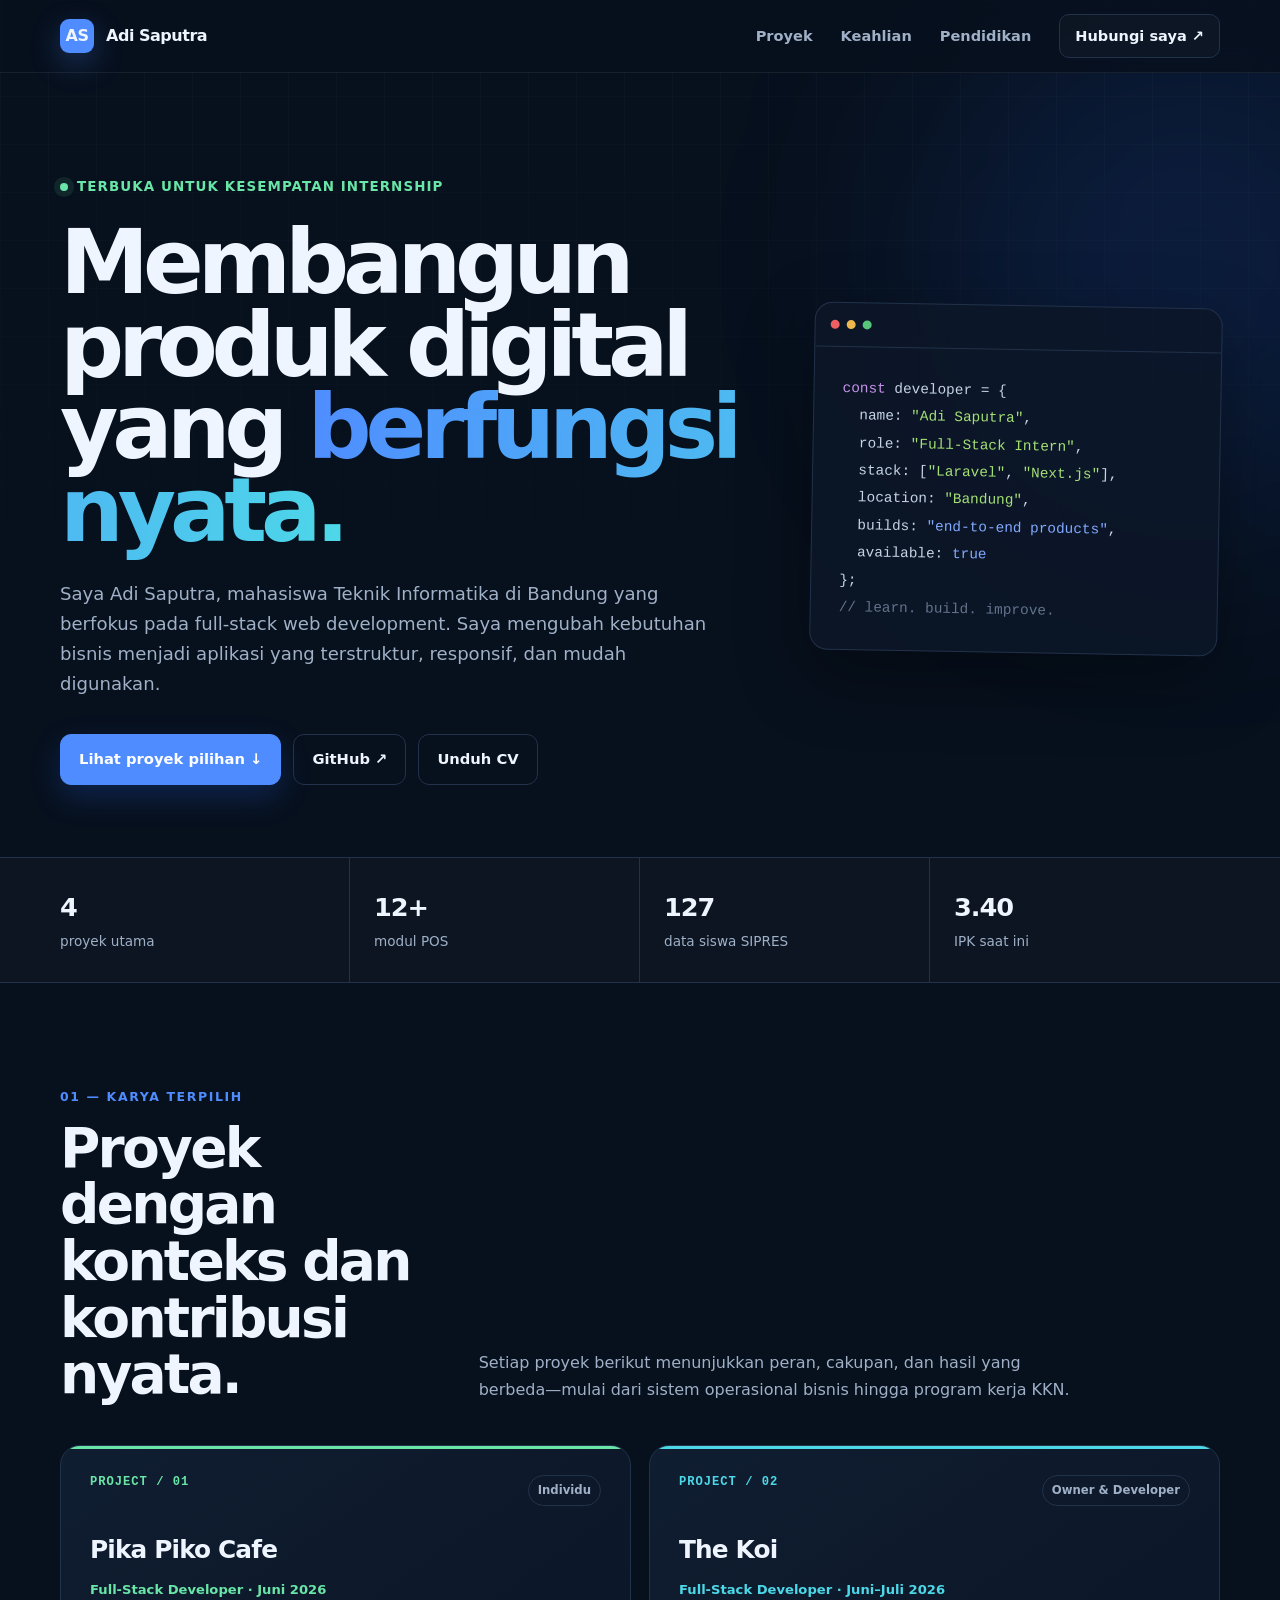
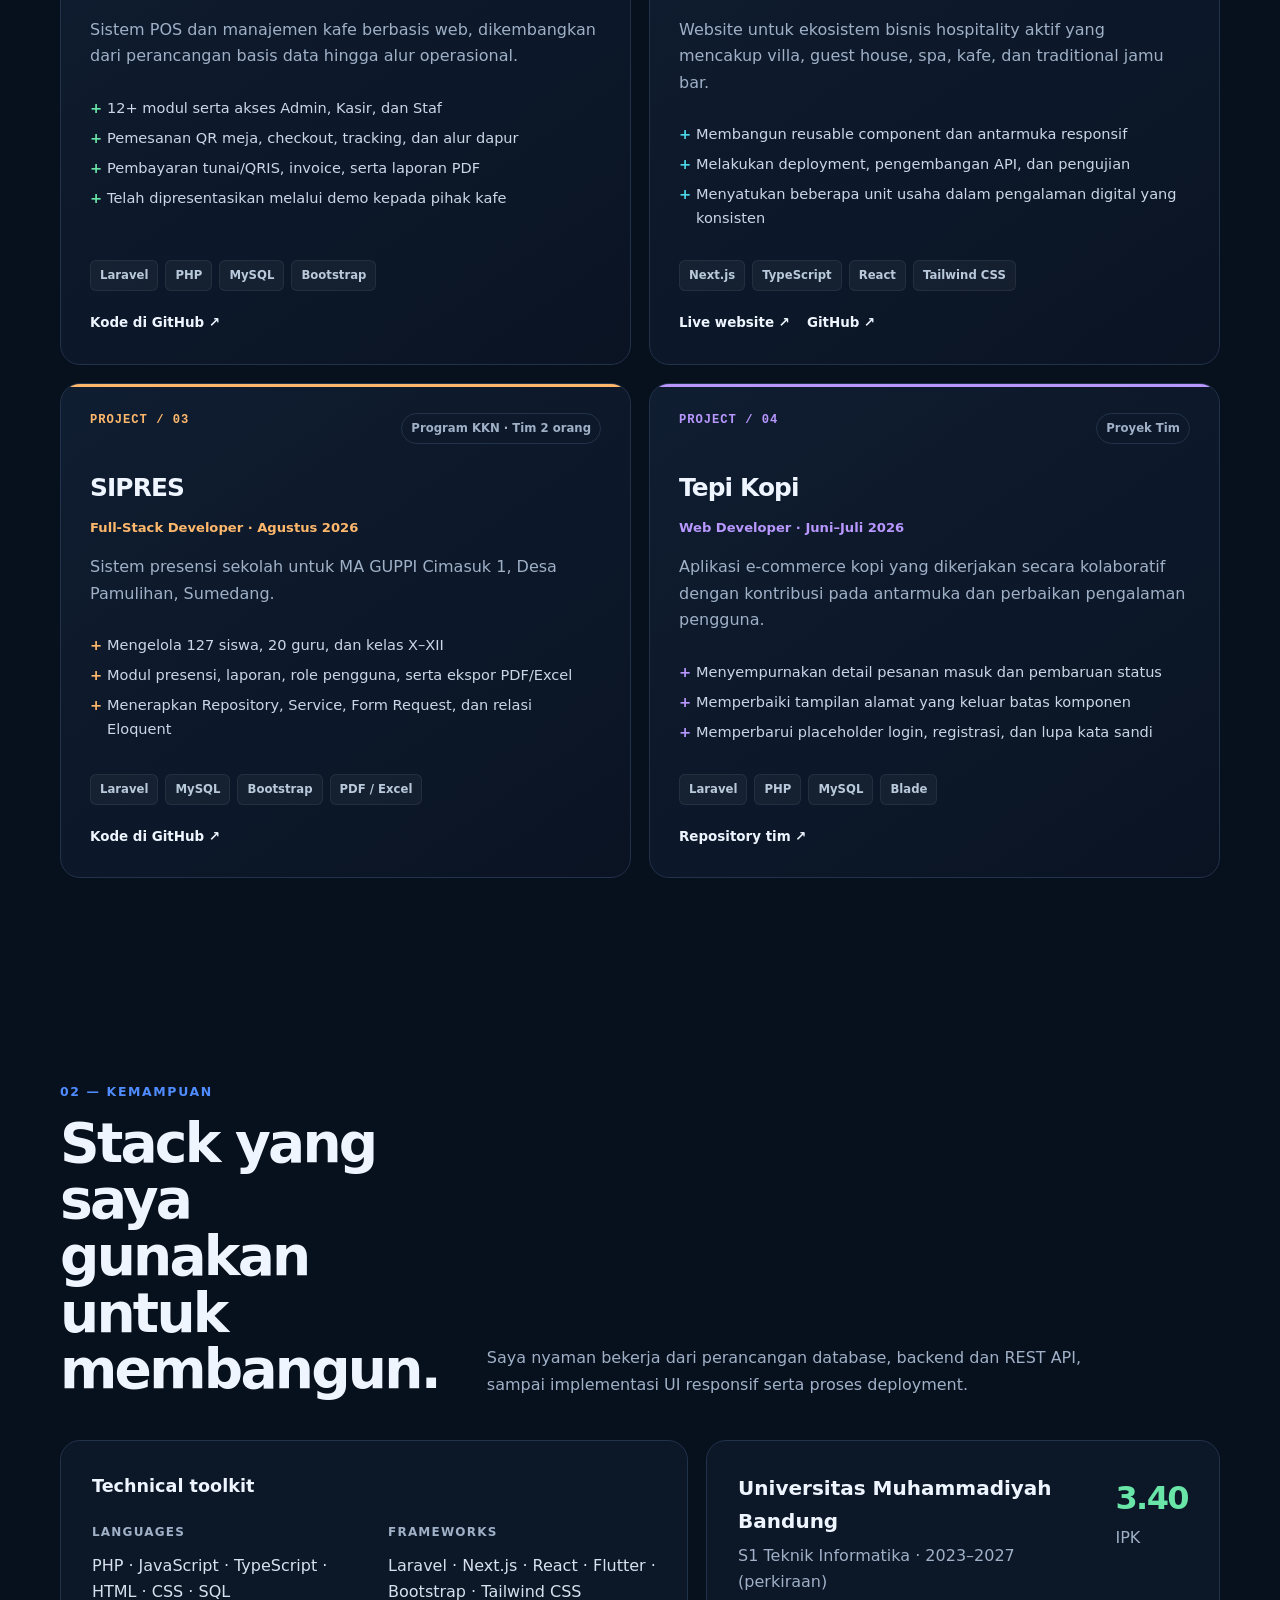
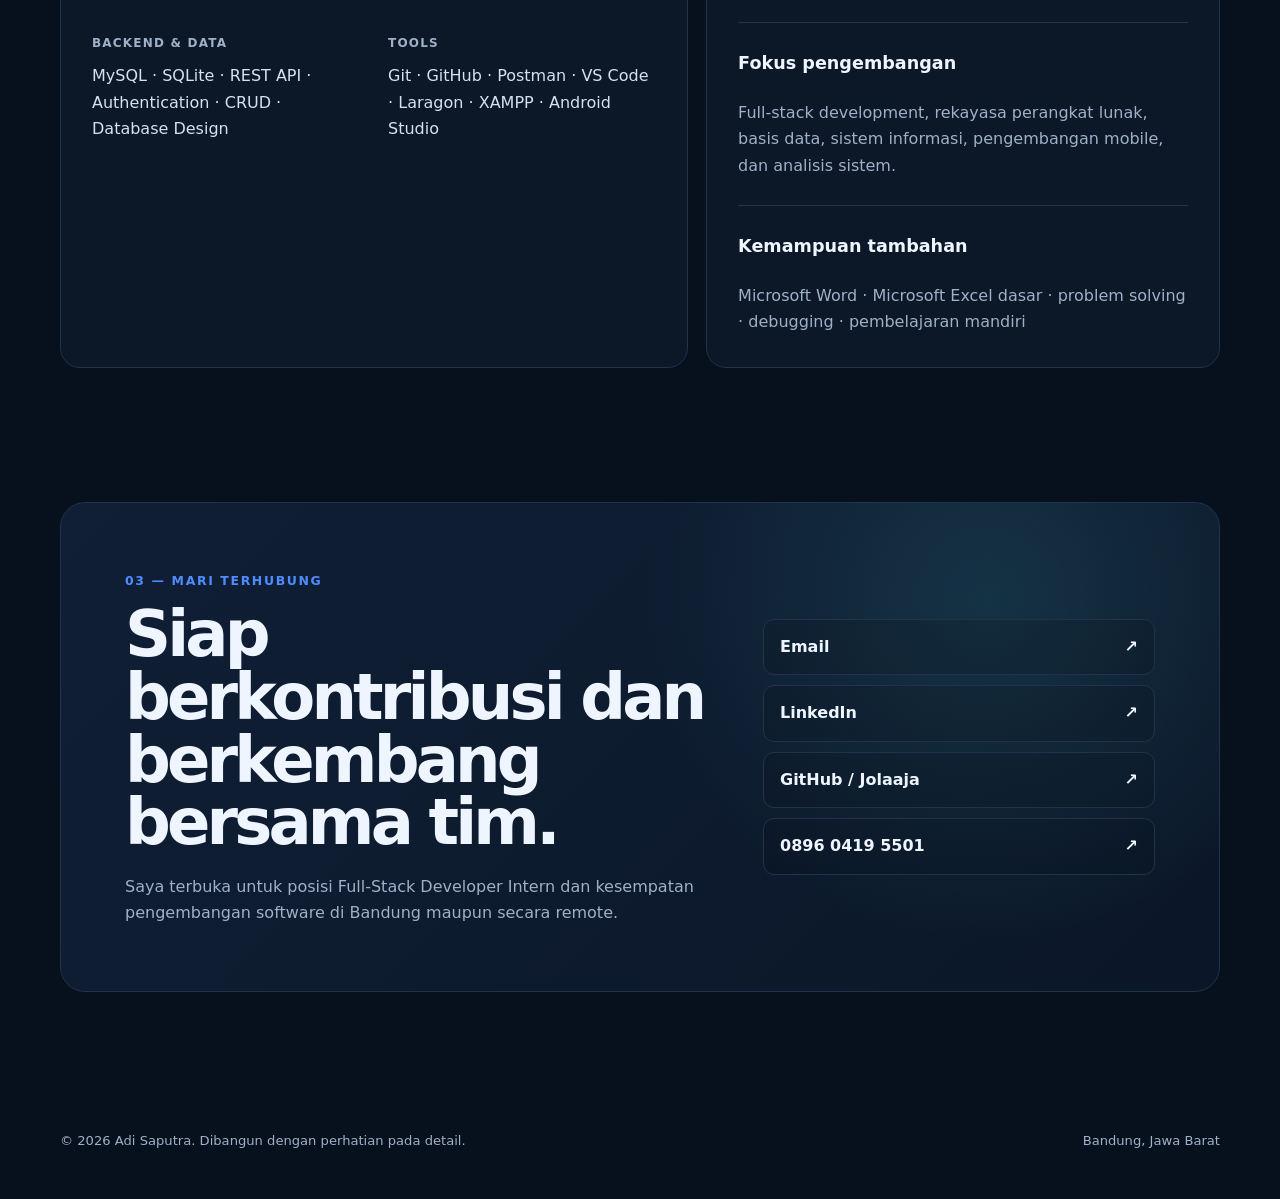
==== Jolaaja.github.io/index.html @ 17ae1087 "Add files via upload" ====
<!doctype html>
<html lang="id">
<head>
  <meta charset="utf-8">
  <meta name="viewport" content="width=device-width, initial-scale=1">
  <meta name="description" content="Portofolio Adi Saputra, Full-Stack Developer Intern di Bandung. Laravel, Next.js, React, PHP, TypeScript, dan MySQL.">
  <meta name="theme-color" content="#08111f">
  <title>Adi Saputra — Full-Stack Developer</title>
  <link rel="icon" href="data:image/svg+xml,<svg xmlns='http://www.w3.org/2000/svg' viewBox='0 0 64 64'><rect width='64' height='64' rx='14' fill='%232563eb'/><path d='M15 45 28 15h8l13 30h-9l-2-6H26l-2 6Zm14-13h6l-3-9Z' fill='white'/></svg>">
  <style>
    :root{--bg:#07101d;--surface:#0c1728;--surface2:#101e32;--text:#eef5ff;--muted:#9fb0c7;--line:#22324a;--blue:#4f8cff;--cyan:#4dd8e8;--green:#69e5a7;--max:1160px}
    *{box-sizing:border-box}html{scroll-behavior:smooth}body{margin:0;background:var(--bg);color:var(--text);font-family:Inter,ui-sans-serif,system-ui,-apple-system,BlinkMacSystemFont,"Segoe UI",sans-serif;font-size:16px;line-height:1.65;overflow-x:hidden}
    body:before{content:"";position:fixed;inset:0;pointer-events:none;background:linear-gradient(rgba(255,255,255,.022) 1px,transparent 1px),linear-gradient(90deg,rgba(255,255,255,.022) 1px,transparent 1px);background-size:48px 48px;mask-image:linear-gradient(to bottom,black,transparent 78%)}
    a{color:inherit;text-decoration:none}button{font:inherit}.wrap{width:min(calc(100% - 40px),var(--max));margin-inline:auto}.nav{position:sticky;top:0;z-index:20;border-bottom:1px solid rgba(255,255,255,.07);background:rgba(7,16,29,.78);backdrop-filter:blur(18px)}
    .nav-inner{height:72px;display:flex;align-items:center;justify-content:space-between}.brand{display:flex;align-items:center;gap:12px;font-weight:800;letter-spacing:-.03em}.mark{width:34px;height:34px;display:grid;place-items:center;border-radius:9px;background:var(--blue);box-shadow:0 10px 30px rgba(79,140,255,.3)}
    .links{display:flex;align-items:center;gap:28px;color:var(--muted);font-size:.91rem;font-weight:650}.links a:hover{color:var(--text)}.links .hire{padding:9px 15px;border:1px solid var(--line);border-radius:10px;color:var(--text);background:rgba(255,255,255,.025)}
    .menu{display:none;border:0;background:transparent;color:white;font-size:1.35rem}.hero{padding:100px 0 72px;position:relative}.hero:after{content:"";position:absolute;width:520px;height:520px;border-radius:50%;background:rgba(37,99,235,.15);filter:blur(110px);right:-170px;top:-70px;z-index:-1}
    .hero-grid{display:grid;grid-template-columns:1.25fr .75fr;gap:72px;align-items:center}.eyebrow{display:inline-flex;gap:9px;align-items:center;color:var(--green);font-size:.84rem;font-weight:750;letter-spacing:.08em;text-transform:uppercase}.pulse{width:8px;height:8px;border-radius:50%;background:var(--green);box-shadow:0 0 0 6px rgba(105,229,167,.1)}
    h1{font-size:clamp(3.25rem,7vw,6.7rem);line-height:.92;letter-spacing:-.068em;margin:22px 0 28px;max-width:830px}h1 span{color:transparent;background:linear-gradient(100deg,var(--blue),var(--cyan));background-clip:text;-webkit-background-clip:text}
    .lead{font-size:1.13rem;color:var(--muted);max-width:670px;margin:0}.cta{display:flex;flex-wrap:wrap;gap:12px;margin-top:36px}.btn{display:inline-flex;align-items:center;gap:9px;padding:12px 18px;border-radius:11px;font-weight:750;font-size:.92rem;border:1px solid var(--line);transition:.2s ease}.btn:hover{transform:translateY(-2px);border-color:#416087}.primary{background:var(--blue);border-color:var(--blue);color:white;box-shadow:0 12px 30px rgba(37,99,235,.24)}
    .terminal{background:rgba(12,23,40,.86);border:1px solid var(--line);border-radius:18px;box-shadow:0 24px 70px rgba(0,0,0,.35);overflow:hidden;transform:rotate(1deg)}.terminal-top{height:44px;border-bottom:1px solid var(--line);display:flex;align-items:center;gap:7px;padding:0 15px}.dot{width:9px;height:9px;border-radius:50%;background:#ef5f61}.dot:nth-child(2){background:#eeb64d}.dot:nth-child(3){background:#58c67a}.code{padding:28px;font:500 .9rem/1.9 ui-monospace,SFMono-Regular,Menlo,monospace;color:#c6d4e6}.code .k{color:#c792ea}.code .s{color:#a5e075}.code .v{color:#82aaff}.code .c{color:#62738c}
    .proof{border-block:1px solid var(--line);background:rgba(255,255,255,.018)}.proof-grid{display:grid;grid-template-columns:repeat(4,1fr)}.metric{padding:28px 24px;border-right:1px solid var(--line)}.metric:first-child{padding-left:0}.metric:last-child{border:0}.metric b{display:block;font-size:1.6rem;letter-spacing:-.04em}.metric span{color:var(--muted);font-size:.85rem}
    section{padding:100px 0}.section-head{display:grid;grid-template-columns:.5fr 1fr;gap:48px;align-items:end;margin-bottom:42px}.label{color:var(--blue);font-size:.78rem;font-weight:800;letter-spacing:.13em;text-transform:uppercase}.section-head h2{margin:10px 0 0;font-size:clamp(2.15rem,4.3vw,3.6rem);line-height:1.03;letter-spacing:-.05em}.section-head p{margin:0;color:var(--muted);max-width:610px}
    .projects{display:grid;grid-template-columns:repeat(2,1fr);gap:18px}.project{background:linear-gradient(145deg,rgba(16,30,50,.98),rgba(10,20,35,.96));border:1px solid var(--line);border-radius:20px;padding:29px;min-height:390px;display:flex;flex-direction:column;position:relative;overflow:hidden}.project:before{content:"";position:absolute;inset:0 0 auto;height:3px;background:var(--accent,var(--blue))}.project-top{display:flex;justify-content:space-between;gap:16px}.num{font:700 .76rem ui-monospace,monospace;color:var(--accent,var(--blue));letter-spacing:.08em}.badge{font-size:.73rem;font-weight:700;padding:5px 9px;border:1px solid var(--line);border-radius:99px;color:var(--muted)}.project h3{font-size:1.55rem;letter-spacing:-.035em;margin:24px 0 8px}.role{color:var(--accent,var(--blue));font-size:.82rem;font-weight:750;margin-bottom:16px}.project p{color:var(--muted);margin:0 0 20px}.impact{margin:0;padding:0;list-style:none;color:#cbd7e7;font-size:.91rem}.impact li{padding-left:17px;position:relative;margin:6px 0}.impact li:before{content:"+";position:absolute;left:0;color:var(--accent,var(--blue));font-weight:800}.tags{display:flex;flex-wrap:wrap;gap:7px;margin-top:auto;padding-top:24px}.tag{background:rgba(255,255,255,.04);border:1px solid rgba(255,255,255,.065);padding:5px 9px;border-radius:6px;color:#b9c9dc;font-size:.73rem;font-weight:650}.project-links{display:flex;gap:17px;margin-top:21px;font-size:.84rem;font-weight:750}.project-links a{display:flex;gap:7px;align-items:center}.project-links a:hover{color:var(--accent,var(--blue))}
    .skills{display:grid;grid-template-columns:1.1fr .9fr;gap:18px}.skill-panel,.edu{border:1px solid var(--line);border-radius:20px;background:var(--surface);padding:31px}.skill-panel h3,.edu h3{margin:0 0 22px;font-size:1.1rem}.skill-groups{display:grid;grid-template-columns:repeat(2,1fr);gap:28px}.skill-group strong{display:block;color:var(--muted);font-size:.75rem;text-transform:uppercase;letter-spacing:.1em;margin-bottom:10px}.skill-group p{margin:0;color:#d7e1ee}.edu-top{display:flex;align-items:flex-start;justify-content:space-between;gap:16px}.gpa{font-size:2rem;font-weight:850;color:var(--green);letter-spacing:-.05em}.edu h4{font-size:1.25rem;margin:0 0 5px}.edu p{margin:0;color:var(--muted)}.edu-line{margin:26px 0;border:0;border-top:1px solid var(--line)}
    .contact{padding-top:34px}.contact-card{border:1px solid var(--line);border-radius:25px;padding:64px;background:radial-gradient(circle at 80% 20%,rgba(77,216,232,.13),transparent 34%),linear-gradient(135deg,#101f36,#0b1728);display:grid;grid-template-columns:1.2fr .8fr;gap:50px;align-items:center}.contact-card h2{font-size:clamp(2.4rem,5vw,4.5rem);line-height:.98;letter-spacing:-.06em;margin:10px 0 20px}.contact-card p{color:var(--muted);margin:0;max-width:600px}.contact-links{display:grid;gap:10px}.contact-link{padding:14px 16px;border:1px solid var(--line);border-radius:11px;background:rgba(0,0,0,.13);font-weight:700;display:flex;justify-content:space-between;align-items:center}.contact-link:hover{border-color:var(--blue)}
    footer{padding:38px 0 48px;color:var(--muted);font-size:.82rem}.footer-row{display:flex;justify-content:space-between;gap:20px}.reveal{opacity:0;transform:translateY(18px);transition:.65s ease}.reveal.visible{opacity:1;transform:none}
    @media(max-width:850px){.links{display:none;position:absolute;left:20px;right:20px;top:66px;flex-direction:column;align-items:stretch;padding:20px;background:#0b1728;border:1px solid var(--line);border-radius:14px}.links.open{display:flex}.menu{display:block}.hero{padding-top:72px}.hero-grid,.section-head,.skills,.contact-card{grid-template-columns:1fr}.terminal{display:none}.proof-grid{grid-template-columns:repeat(2,1fr)}.metric:nth-child(2){border-right:0}.metric:nth-child(-n+2){border-bottom:1px solid var(--line)}.projects{grid-template-columns:1fr}.section-head{gap:22px}.contact-card{padding:38px}.project{min-height:auto}.skill-groups{gap:20px}}
    @media(max-width:520px){.wrap{width:min(calc(100% - 28px),var(--max))}.hero{padding:58px 0}.cta .btn{width:100%;justify-content:center}section{padding:76px 0}.metric{padding:20px 10px}.metric:first-child{padding-left:0}.metric b{font-size:1.28rem}.metric span{font-size:.74rem}.project,.skill-panel,.edu{padding:23px}.skill-groups{grid-template-columns:1fr}.contact-card{padding:28px}.footer-row{flex-direction:column}.contact-link{font-size:.87rem}}
    @media(prefers-reduced-motion:reduce){html{scroll-behavior:auto}.reveal{opacity:1;transform:none;transition:none}.btn:hover{transform:none}}
  </style>
</head>
<body>
  <nav class="nav">
    <div class="wrap nav-inner">
      <a class="brand" href="#top"><span class="mark">AS</span><span>Adi Saputra</span></a>
      <button class="menu" aria-label="Buka navigasi" aria-expanded="false">☰</button>
      <div class="links">
        <a href="#projects">Proyek</a><a href="#skills">Keahlian</a><a href="#education">Pendidikan</a>
        <a class="hire" href="mailto:saputraandiadi@gmail.com">Hubungi saya ↗</a>
      </div>
    </div>
  </nav>

  <main id="top">
    <header class="hero">
      <div class="wrap hero-grid">
        <div>
          <div class="eyebrow"><span class="pulse"></span> Terbuka untuk kesempatan internship</div>
          <h1>Membangun produk digital yang <span>berfungsi nyata.</span></h1>
          <p class="lead">Saya Adi Saputra, mahasiswa Teknik Informatika di Bandung yang berfokus pada full-stack web development. Saya mengubah kebutuhan bisnis menjadi aplikasi yang terstruktur, responsif, dan mudah digunakan.</p>
          <div class="cta">
            <a class="btn primary" href="#projects">Lihat proyek pilihan ↓</a>
            <a class="btn" href="https://github.com/Jolaaja" target="_blank" rel="noopener">GitHub ↗</a>
            <a class="btn" href="assets/Adi_Saputra_CV_Fullstack_Developer_Intern.pdf" download>Unduh CV</a>
          </div>
        </div>
        <div class="terminal" aria-label="Ringkasan profil dalam format kode">
          <div class="terminal-top"><i class="dot"></i><i class="dot"></i><i class="dot"></i></div>
          <div class="code"><span class="k">const</span> developer = {<br>&nbsp;&nbsp;name: <span class="s">"Adi Saputra"</span>,<br>&nbsp;&nbsp;role: <span class="s">"Full-Stack Intern"</span>,<br>&nbsp;&nbsp;stack: [<span class="s">"Laravel"</span>, <span class="s">"Next.js"</span>],<br>&nbsp;&nbsp;location: <span class="s">"Bandung"</span>,<br>&nbsp;&nbsp;builds: <span class="v">"end-to-end products"</span>,<br>&nbsp;&nbsp;available: <span class="v">true</span><br>};<br><span class="c">// learn. build. improve.</span></div>
        </div>
      </div>
    </header>

    <div class="proof">
      <div class="wrap proof-grid">
        <div class="metric"><b>4</b><span>proyek utama</span></div>
        <div class="metric"><b>12+</b><span>modul POS</span></div>
        <div class="metric"><b>127</b><span>data siswa SIPRES</span></div>
        <div class="metric"><b>3.40</b><span>IPK saat ini</span></div>
      </div>
    </div>

    <section id="projects">
      <div class="wrap">
        <div class="section-head reveal">
          <div><span class="label">01 — Karya terpilih</span><h2>Proyek dengan konteks dan kontribusi nyata.</h2></div>
          <p>Setiap proyek berikut menunjukkan peran, cakupan, dan hasil yang berbeda—mulai dari sistem operasional bisnis hingga program kerja KKN.</p>
        </div>
        <div class="projects">
          <article class="project reveal" style="--accent:#69e5a7">
            <div class="project-top"><span class="num">PROJECT / 01</span><span class="badge">Individu</span></div>
            <h3>Pika Piko Cafe</h3><div class="role">Full-Stack Developer · Juni 2026</div>
            <p>Sistem POS dan manajemen kafe berbasis web, dikembangkan dari perancangan basis data hingga alur operasional.</p>
            <ul class="impact"><li>12+ modul serta akses Admin, Kasir, dan Staf</li><li>Pemesanan QR meja, checkout, tracking, dan alur dapur</li><li>Pembayaran tunai/QRIS, invoice, serta laporan PDF</li><li>Telah dipresentasikan melalui demo kepada pihak kafe</li></ul>
            <div class="tags"><span class="tag">Laravel</span><span class="tag">PHP</span><span class="tag">MySQL</span><span class="tag">Bootstrap</span></div>
            <div class="project-links"><a href="https://github.com/Jolaaja/pikapiko-cafe" target="_blank" rel="noopener">Kode di GitHub ↗</a></div>
          </article>
          <article class="project reveal" style="--accent:#4dd8e8">
            <div class="project-top"><span class="num">PROJECT / 02</span><span class="badge">Owner & Developer</span></div>
            <h3>The Koi</h3><div class="role">Full-Stack Developer · Juni–Juli 2026</div>
            <p>Website untuk ekosistem bisnis hospitality aktif yang mencakup villa, guest house, spa, kafe, dan traditional jamu bar.</p>
            <ul class="impact"><li>Membangun reusable component dan antarmuka responsif</li><li>Melakukan deployment, pengembangan API, dan pengujian</li><li>Menyatukan beberapa unit usaha dalam pengalaman digital yang konsisten</li></ul>
            <div class="tags"><span class="tag">Next.js</span><span class="tag">TypeScript</span><span class="tag">React</span><span class="tag">Tailwind CSS</span></div>
            <div class="project-links"><a href="https://www.the-koi.my.id/" target="_blank" rel="noopener">Live website ↗</a><a href="https://github.com/Jolaaja/thekoi" target="_blank" rel="noopener">GitHub ↗</a></div>
          </article>
          <article class="project reveal" style="--accent:#ffb86b">
            <div class="project-top"><span class="num">PROJECT / 03</span><span class="badge">Program KKN · Tim 2 orang</span></div>
            <h3>SIPRES</h3><div class="role">Full-Stack Developer · Agustus 2026</div>
            <p>Sistem presensi sekolah untuk MA GUPPI Cimasuk 1, Desa Pamulihan, Sumedang.</p>
            <ul class="impact"><li>Mengelola 127 siswa, 20 guru, dan kelas X–XII</li><li>Modul presensi, laporan, role pengguna, serta ekspor PDF/Excel</li><li>Menerapkan Repository, Service, Form Request, dan relasi Eloquent</li></ul>
            <div class="tags"><span class="tag">Laravel</span><span class="tag">MySQL</span><span class="tag">Bootstrap</span><span class="tag">PDF / Excel</span></div>
            <div class="project-links"><a href="https://github.com/Jolaaja/SIPRES" target="_blank" rel="noopener">Kode di GitHub ↗</a></div>
          </article>
          <article class="project reveal" style="--accent:#b897ff">
            <div class="project-top"><span class="num">PROJECT / 04</span><span class="badge">Proyek Tim</span></div>
            <h3>Tepi Kopi</h3><div class="role">Web Developer · Juni–Juli 2026</div>
            <p>Aplikasi e-commerce kopi yang dikerjakan secara kolaboratif dengan kontribusi pada antarmuka dan perbaikan pengalaman pengguna.</p>
            <ul class="impact"><li>Menyempurnakan detail pesanan masuk dan pembaruan status</li><li>Memperbaiki tampilan alamat yang keluar batas komponen</li><li>Memperbarui placeholder login, registrasi, dan lupa kata sandi</li></ul>
            <div class="tags"><span class="tag">Laravel</span><span class="tag">PHP</span><span class="tag">MySQL</span><span class="tag">Blade</span></div>
            <div class="project-links"><a href="https://github.com/ranggapgrl/tepi_kopi" target="_blank" rel="noopener">Repository tim ↗</a></div>
          </article>
        </div>
      </div>
    </section>

    <section id="skills">
      <div class="wrap">
        <div class="section-head reveal"><div><span class="label">02 — Kemampuan</span><h2>Stack yang saya gunakan untuk membangun.</h2></div><p>Saya nyaman bekerja dari perancangan database, backend dan REST API, sampai implementasi UI responsif serta proses deployment.</p></div>
        <div class="skills">
          <div class="skill-panel reveal">
            <h3>Technical toolkit</h3>
            <div class="skill-groups">
              <div class="skill-group"><strong>Languages</strong><p>PHP · JavaScript · TypeScript · HTML · CSS · SQL</p></div>
              <div class="skill-group"><strong>Frameworks</strong><p>Laravel · Next.js · React · Flutter · Bootstrap · Tailwind CSS</p></div>
              <div class="skill-group"><strong>Backend & Data</strong><p>MySQL · SQLite · REST API · Authentication · CRUD · Database Design</p></div>
              <div class="skill-group"><strong>Tools</strong><p>Git · GitHub · Postman · VS Code · Laragon · XAMPP · Android Studio</p></div>
            </div>
          </div>
          <div class="edu reveal" id="education">
            <div class="edu-top"><div><h4>Universitas Muhammadiyah Bandung</h4><p>S1 Teknik Informatika · 2023–2027 (perkiraan)</p></div><div><div class="gpa">3.40</div><p>IPK</p></div></div>
            <hr class="edu-line">
            <h3>Fokus pengembangan</h3><p>Full-stack development, rekayasa perangkat lunak, basis data, sistem informasi, pengembangan mobile, dan analisis sistem.</p>
            <hr class="edu-line">
            <h3>Kemampuan tambahan</h3><p>Microsoft Word · Microsoft Excel dasar · problem solving · debugging · pembelajaran mandiri</p>
          </div>
        </div>
      </div>
    </section>

    <section class="contact" id="contact">
      <div class="wrap">
        <div class="contact-card reveal">
          <div><span class="label">03 — Mari terhubung</span><h2>Siap berkontribusi dan berkembang bersama tim.</h2><p>Saya terbuka untuk posisi Full-Stack Developer Intern dan kesempatan pengembangan software di Bandung maupun secara remote.</p></div>
          <div class="contact-links">
            <a class="contact-link" href="mailto:saputraandiadi@gmail.com"><span>Email</span><span>↗</span></a>
            <a class="contact-link" href="https://www.linkedin.com/in/andi-adi-saputra-045055322/" target="_blank" rel="noopener"><span>LinkedIn</span><span>↗</span></a>
            <a class="contact-link" href="https://github.com/Jolaaja" target="_blank" rel="noopener"><span>GitHub / Jolaaja</span><span>↗</span></a>
            <a class="contact-link" href="tel:+6289604195501"><span>0896 0419 5501</span><span>↗</span></a>
          </div>
        </div>
      </div>
    </section>
  </main>

  <footer><div class="wrap footer-row"><span>© 2026 Adi Saputra. Dibangun dengan perhatian pada detail.</span><span>Bandung, Jawa Barat</span></div></footer>
  <script>
    const menu=document.querySelector('.menu'),links=document.querySelector('.links');
    menu.addEventListener('click',()=>{const open=links.classList.toggle('open');menu.setAttribute('aria-expanded',open);menu.textContent=open?'×':'☰'});
    links.querySelectorAll('a').forEach(a=>a.addEventListener('click',()=>{links.classList.remove('open');menu.setAttribute('aria-expanded','false');menu.textContent='☰'}));
    const observer=new IntersectionObserver(entries=>entries.forEach(e=>{if(e.isIntersecting){e.target.classList.add('visible');observer.unobserve(e.target)}}),{threshold:.12});
    document.querySelectorAll('.reveal').forEach(el=>observer.observe(el));
  </script>
</body>
</html>
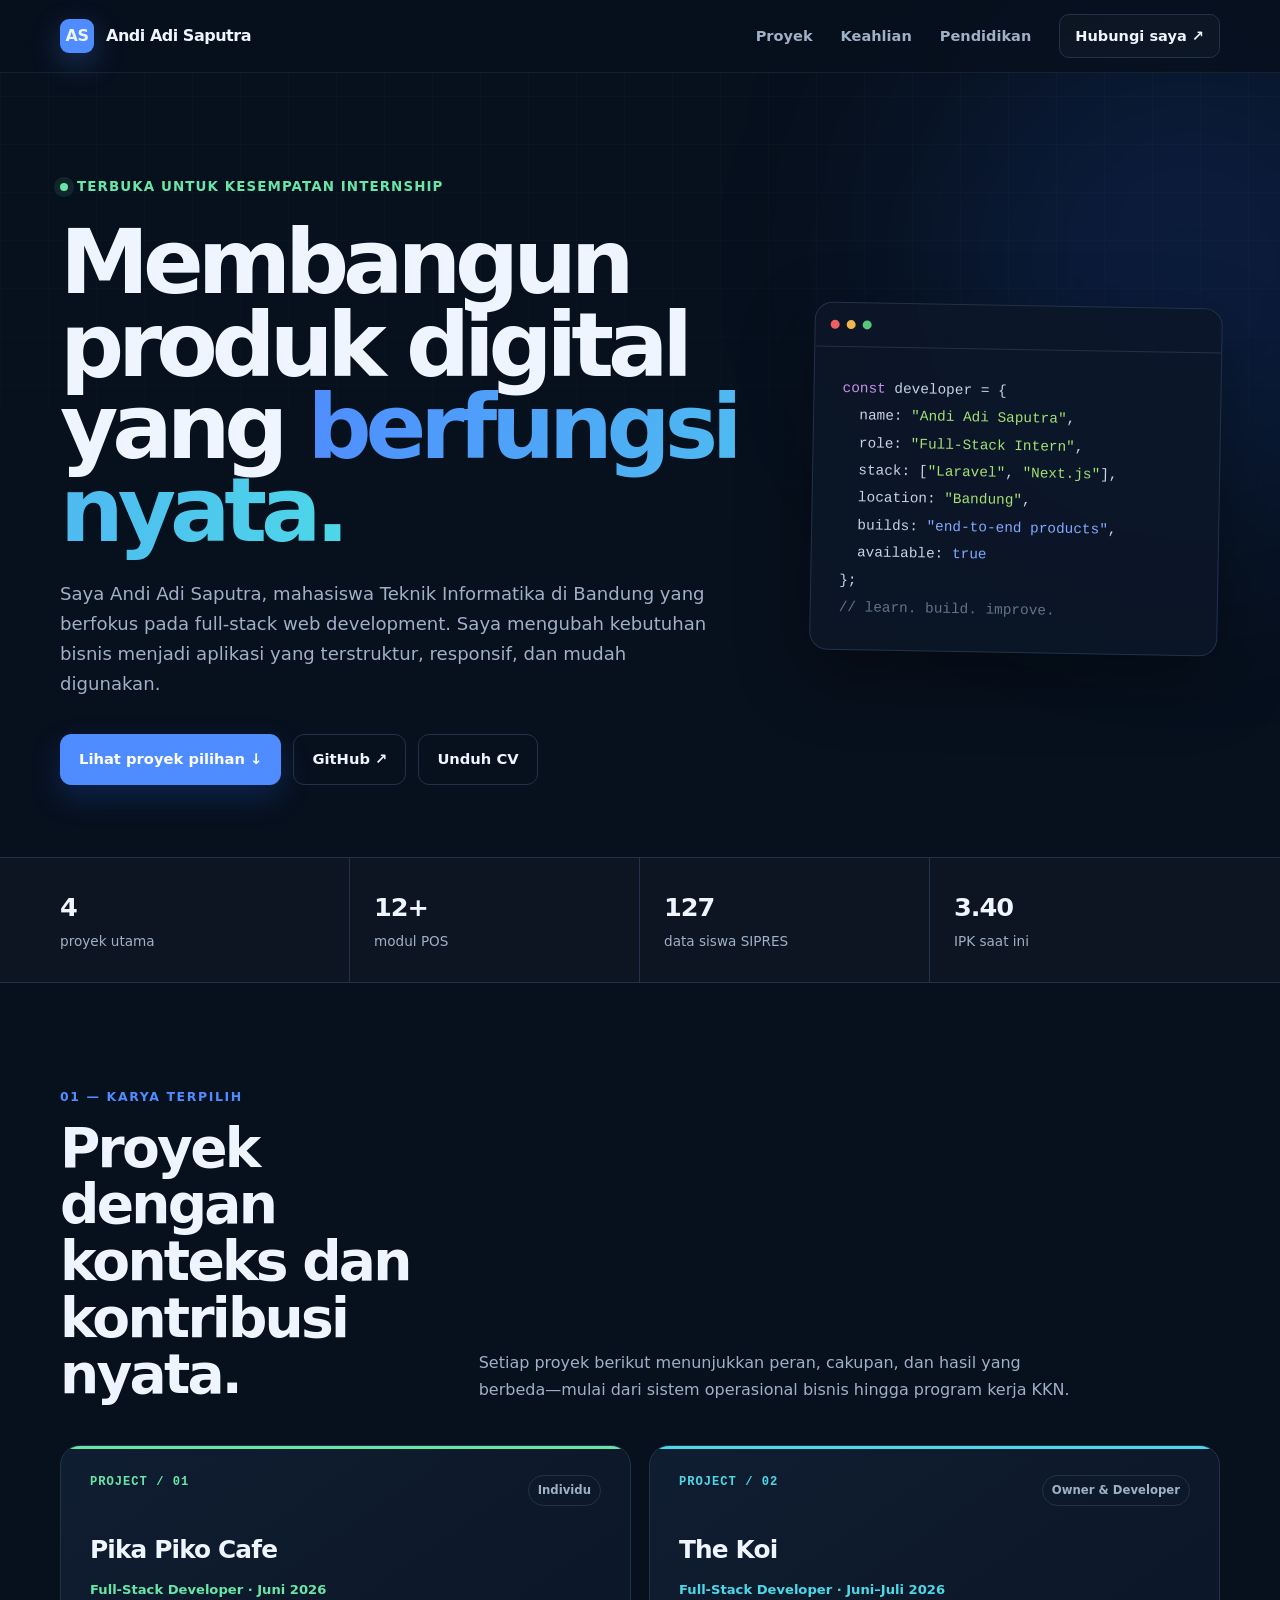
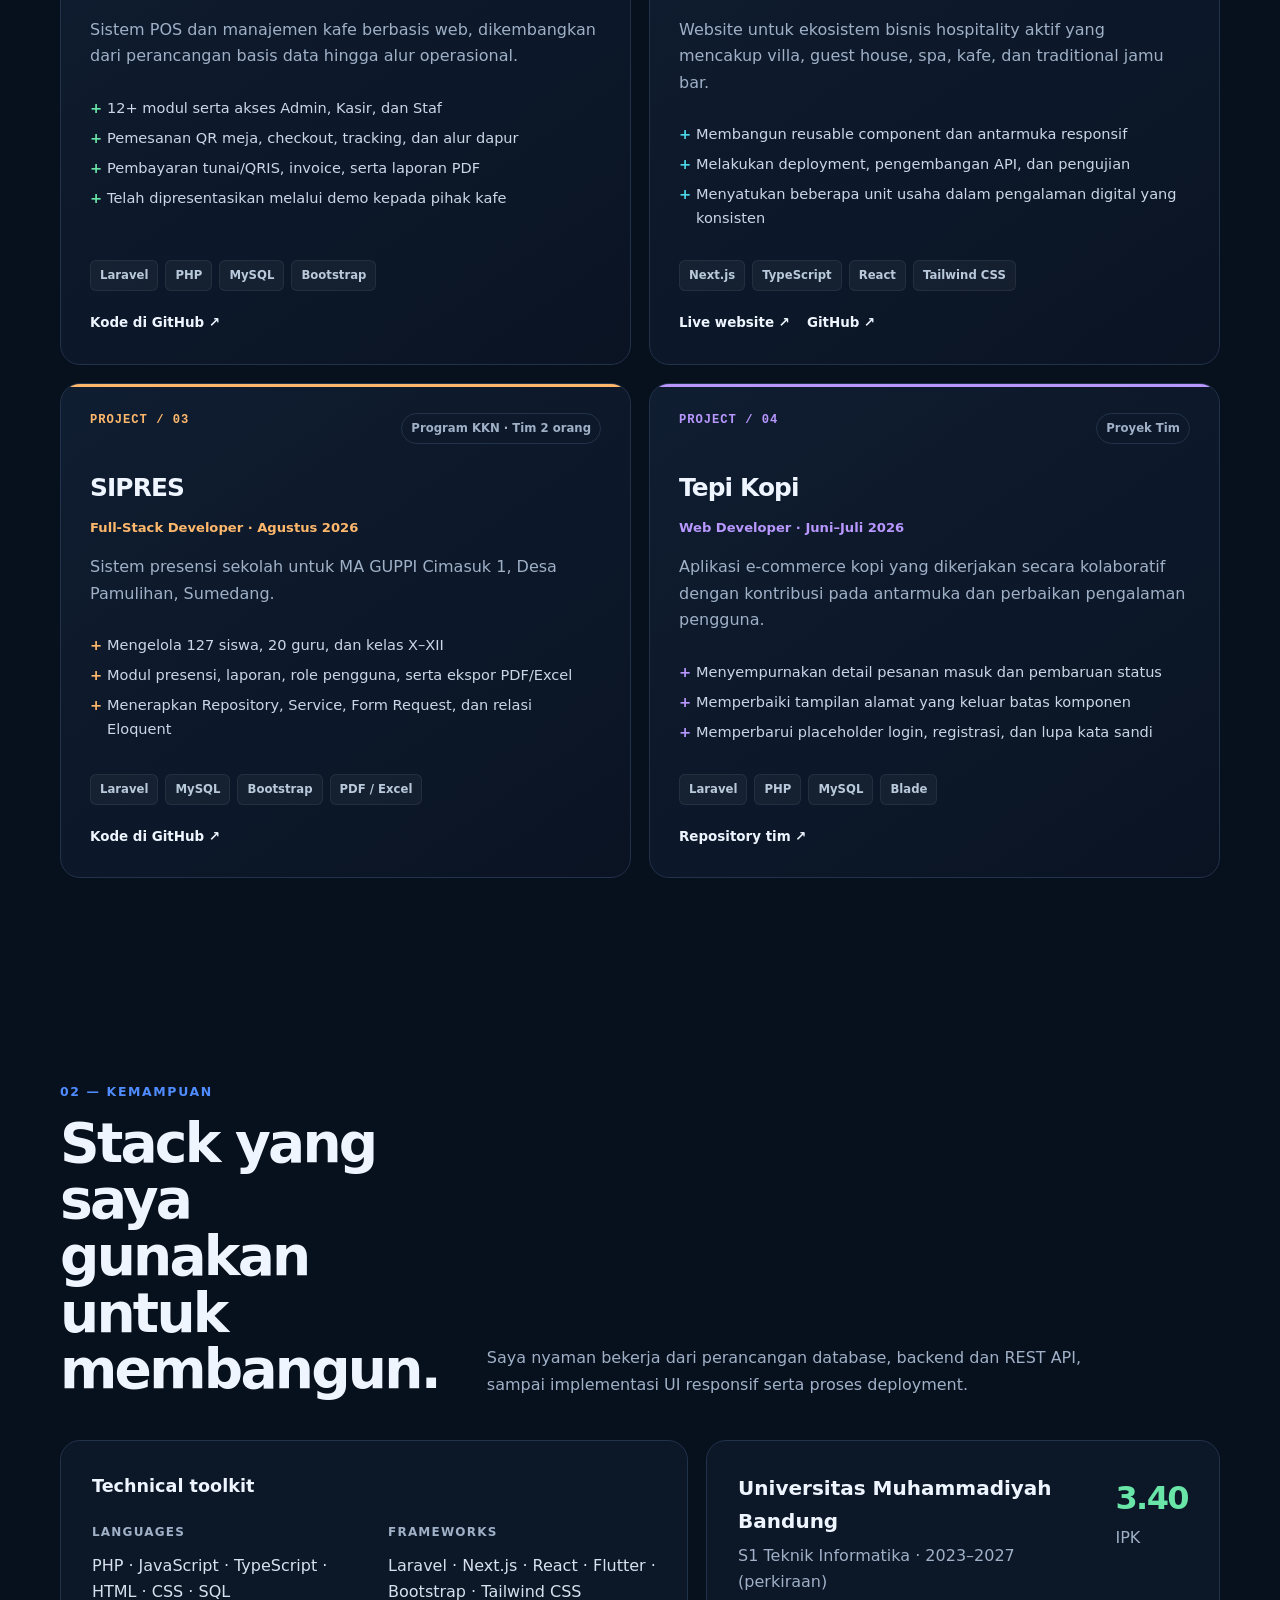
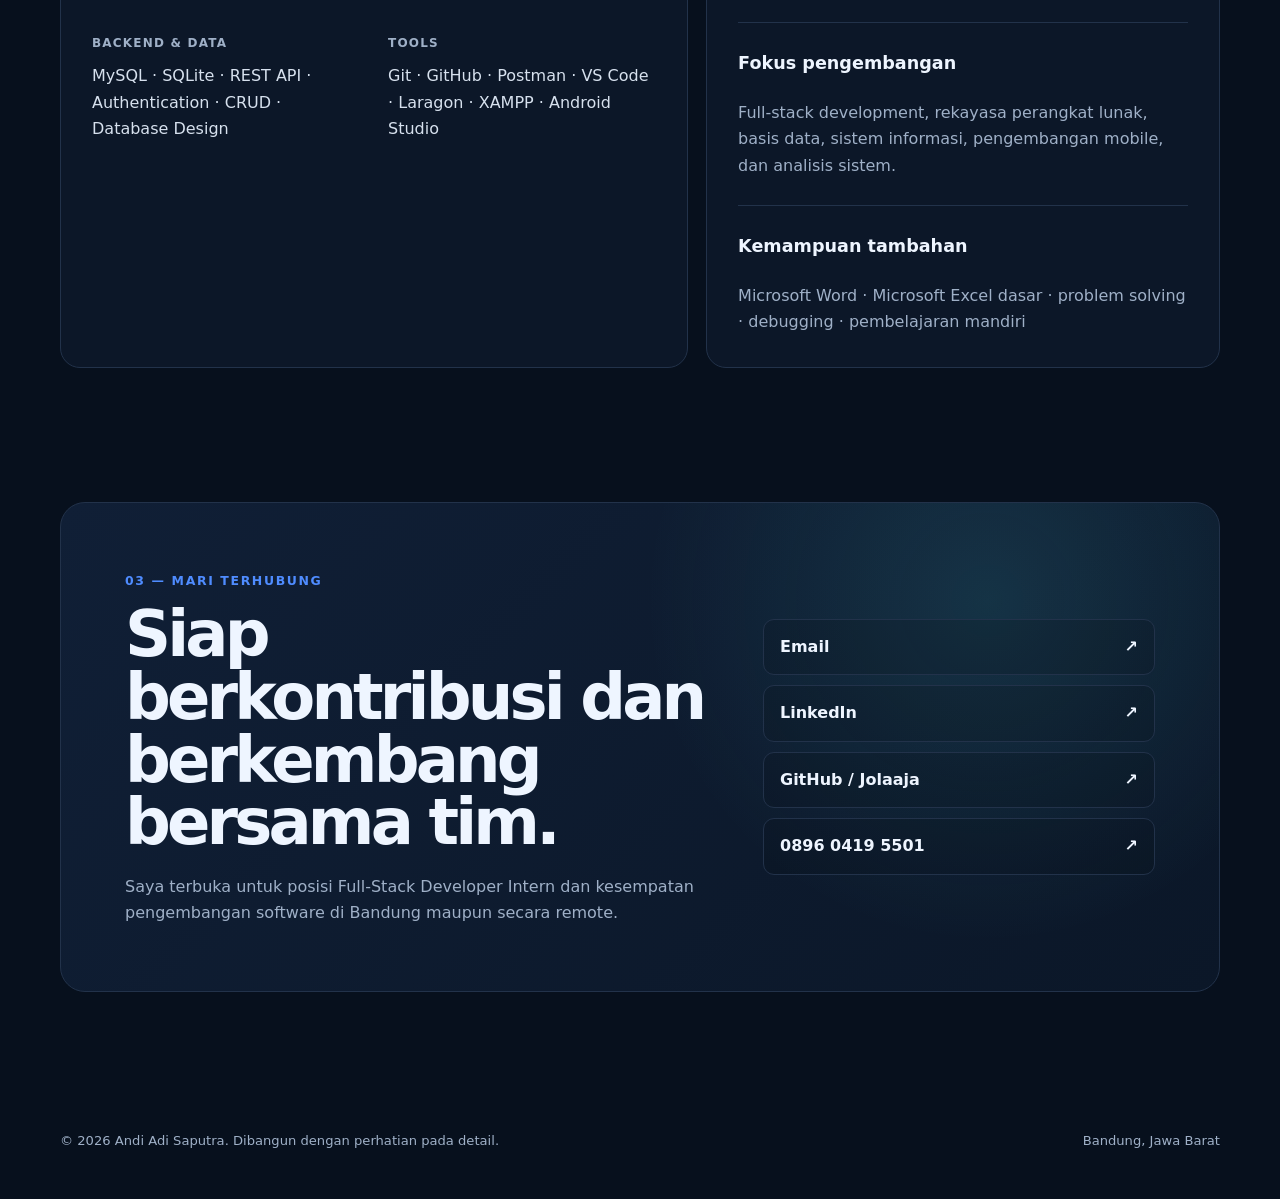
==== commit f87a3d48: "Update name from Adi to Andi Adi Saputra" ====
--- a/Jolaaja.github.io/index.html
+++ b/Jolaaja.github.io/index.html
@@ -3,9 +3,9 @@
 <head>
   <meta charset="utf-8">
   <meta name="viewport" content="width=device-width, initial-scale=1">
-  <meta name="description" content="Portofolio Adi Saputra, Full-Stack Developer Intern di Bandung. Laravel, Next.js, React, PHP, TypeScript, dan MySQL.">
+  <meta name="description" content="Portofolio Andi Adi Saputra, Full-Stack Developer Intern di Bandung. Laravel, Next.js, React, PHP, TypeScript, dan MySQL.">
   <meta name="theme-color" content="#08111f">
-  <title>Adi Saputra — Full-Stack Developer</title>
+  <title>Andi Adi Saputra — Full-Stack Developer</title>
   <link rel="icon" href="data:image/svg+xml,<svg xmlns='http://www.w3.org/2000/svg' viewBox='0 0 64 64'><rect width='64' height='64' rx='14' fill='%232563eb'/><path d='M15 45 28 15h8l13 30h-9l-2-6H26l-2 6Zm14-13h6l-3-9Z' fill='white'/></svg>">
   <style>
     :root{--bg:#07101d;--surface:#0c1728;--surface2:#101e32;--text:#eef5ff;--muted:#9fb0c7;--line:#22324a;--blue:#4f8cff;--cyan:#4dd8e8;--green:#69e5a7;--max:1160px}
@@ -33,7 +33,7 @@
 <body>
   <nav class="nav">
     <div class="wrap nav-inner">
-      <a class="brand" href="#top"><span class="mark">AS</span><span>Adi Saputra</span></a>
+      <a class="brand" href="#top"><span class="mark">AS</span><span>Andi Adi Saputra</span></a>
       <button class="menu" aria-label="Buka navigasi" aria-expanded="false">☰</button>
       <div class="links">
         <a href="#projects">Proyek</a><a href="#skills">Keahlian</a><a href="#education">Pendidikan</a>
@@ -48,7 +48,7 @@
         <div>
           <div class="eyebrow"><span class="pulse"></span> Terbuka untuk kesempatan internship</div>
           <h1>Membangun produk digital yang <span>berfungsi nyata.</span></h1>
-          <p class="lead">Saya Adi Saputra, mahasiswa Teknik Informatika di Bandung yang berfokus pada full-stack web development. Saya mengubah kebutuhan bisnis menjadi aplikasi yang terstruktur, responsif, dan mudah digunakan.</p>
+          <p class="lead">Saya Andi Adi Saputra, mahasiswa Teknik Informatika di Bandung yang berfokus pada full-stack web development. Saya mengubah kebutuhan bisnis menjadi aplikasi yang terstruktur, responsif, dan mudah digunakan.</p>
           <div class="cta">
             <a class="btn primary" href="#projects">Lihat proyek pilihan ↓</a>
             <a class="btn" href="https://github.com/Jolaaja" target="_blank" rel="noopener">GitHub ↗</a>
@@ -57,7 +57,7 @@
         </div>
         <div class="terminal" aria-label="Ringkasan profil dalam format kode">
           <div class="terminal-top"><i class="dot"></i><i class="dot"></i><i class="dot"></i></div>
-          <div class="code"><span class="k">const</span> developer = {<br>&nbsp;&nbsp;name: <span class="s">"Adi Saputra"</span>,<br>&nbsp;&nbsp;role: <span class="s">"Full-Stack Intern"</span>,<br>&nbsp;&nbsp;stack: [<span class="s">"Laravel"</span>, <span class="s">"Next.js"</span>],<br>&nbsp;&nbsp;location: <span class="s">"Bandung"</span>,<br>&nbsp;&nbsp;builds: <span class="v">"end-to-end products"</span>,<br>&nbsp;&nbsp;available: <span class="v">true</span><br>};<br><span class="c">// learn. build. improve.</span></div>
+          <div class="code"><span class="k">const</span> developer = {<br>&nbsp;&nbsp;name: <span class="s">"Andi Adi Saputra"</span>,<br>&nbsp;&nbsp;role: <span class="s">"Full-Stack Intern"</span>,<br>&nbsp;&nbsp;stack: [<span class="s">"Laravel"</span>, <span class="s">"Next.js"</span>],<br>&nbsp;&nbsp;location: <span class="s">"Bandung"</span>,<br>&nbsp;&nbsp;builds: <span class="v">"end-to-end products"</span>,<br>&nbsp;&nbsp;available: <span class="v">true</span><br>};<br><span class="c">// learn. build. improve.</span></div>
         </div>
       </div>
     </header>
@@ -153,7 +153,7 @@
     </section>
   </main>
 
-  <footer><div class="wrap footer-row"><span>© 2026 Adi Saputra. Dibangun dengan perhatian pada detail.</span><span>Bandung, Jawa Barat</span></div></footer>
+  <footer><div class="wrap footer-row"><span>© 2026 Andi Adi Saputra. Dibangun dengan perhatian pada detail.</span><span>Bandung, Jawa Barat</span></div></footer>
   <script>
     const menu=document.querySelector('.menu'),links=document.querySelector('.links');
     menu.addEventListener('click',()=>{const open=links.classList.toggle('open');menu.setAttribute('aria-expanded',open);menu.textContent=open?'×':'☰'});
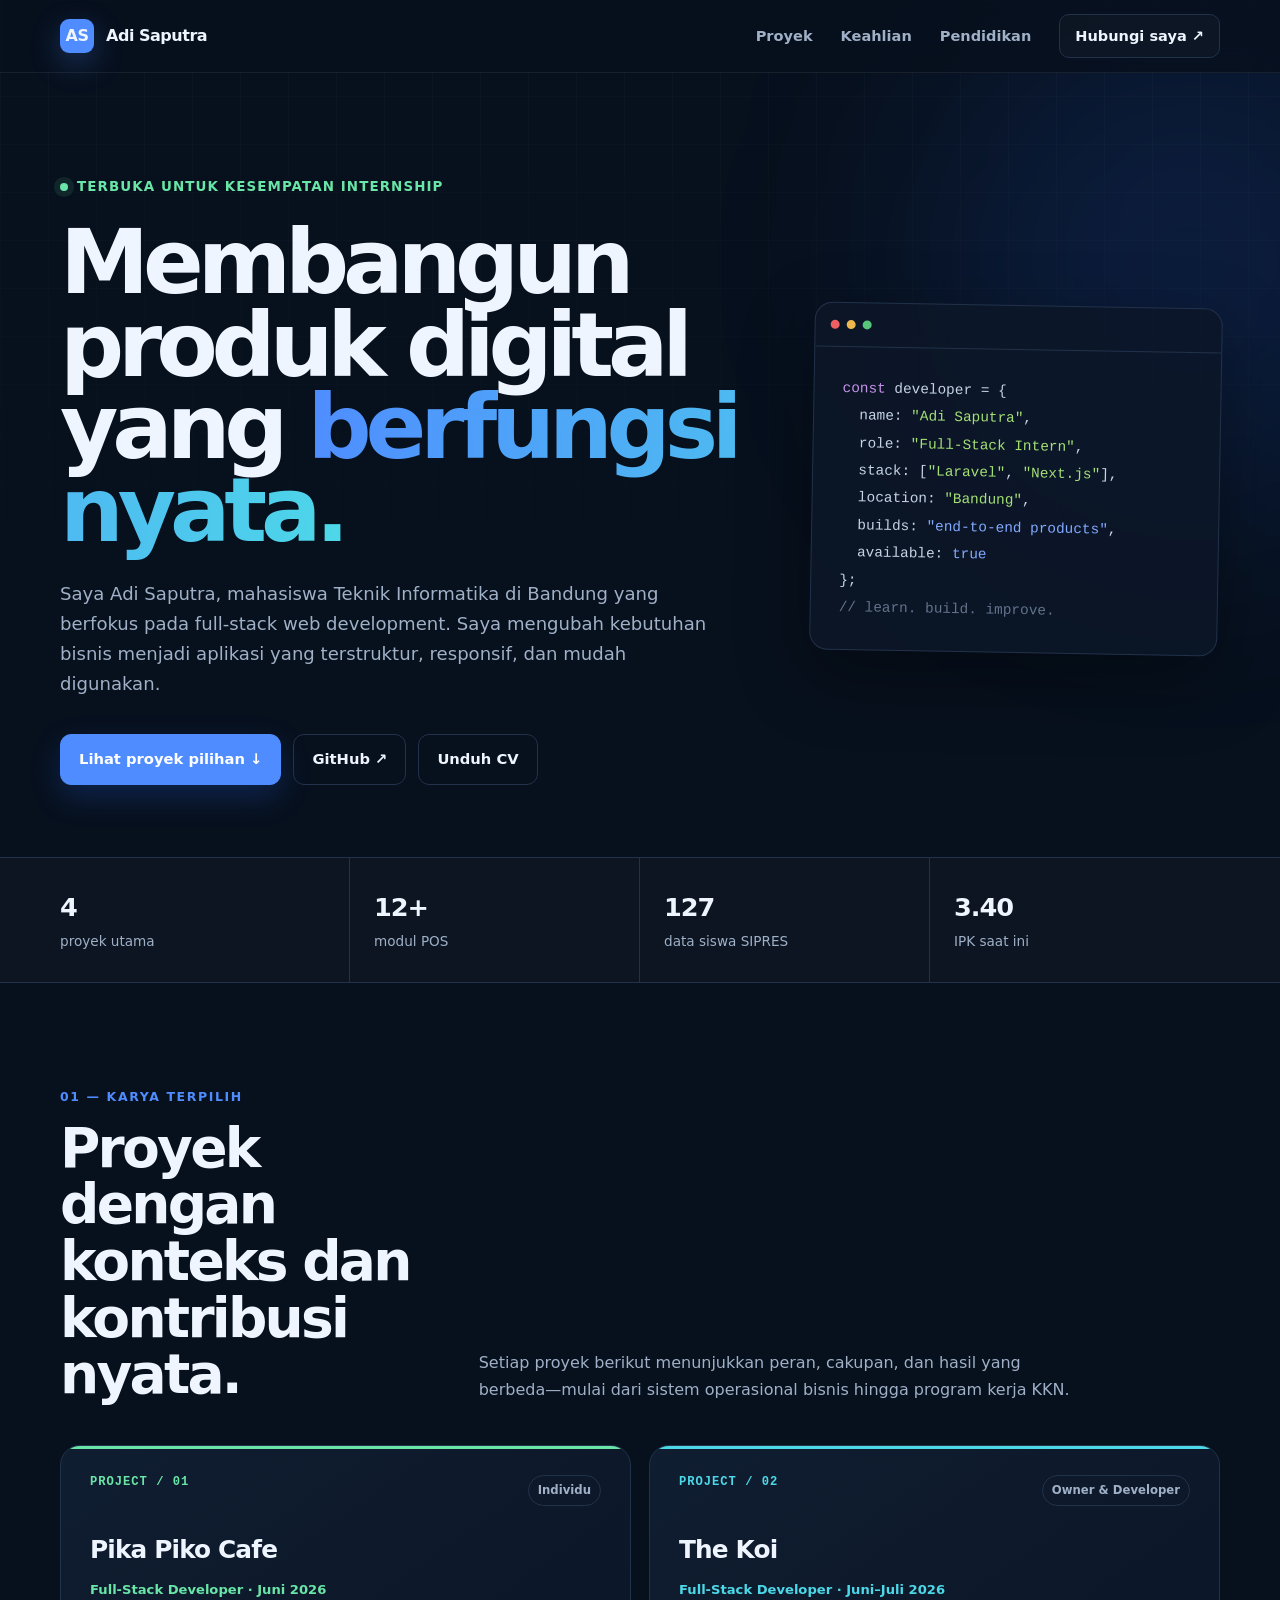
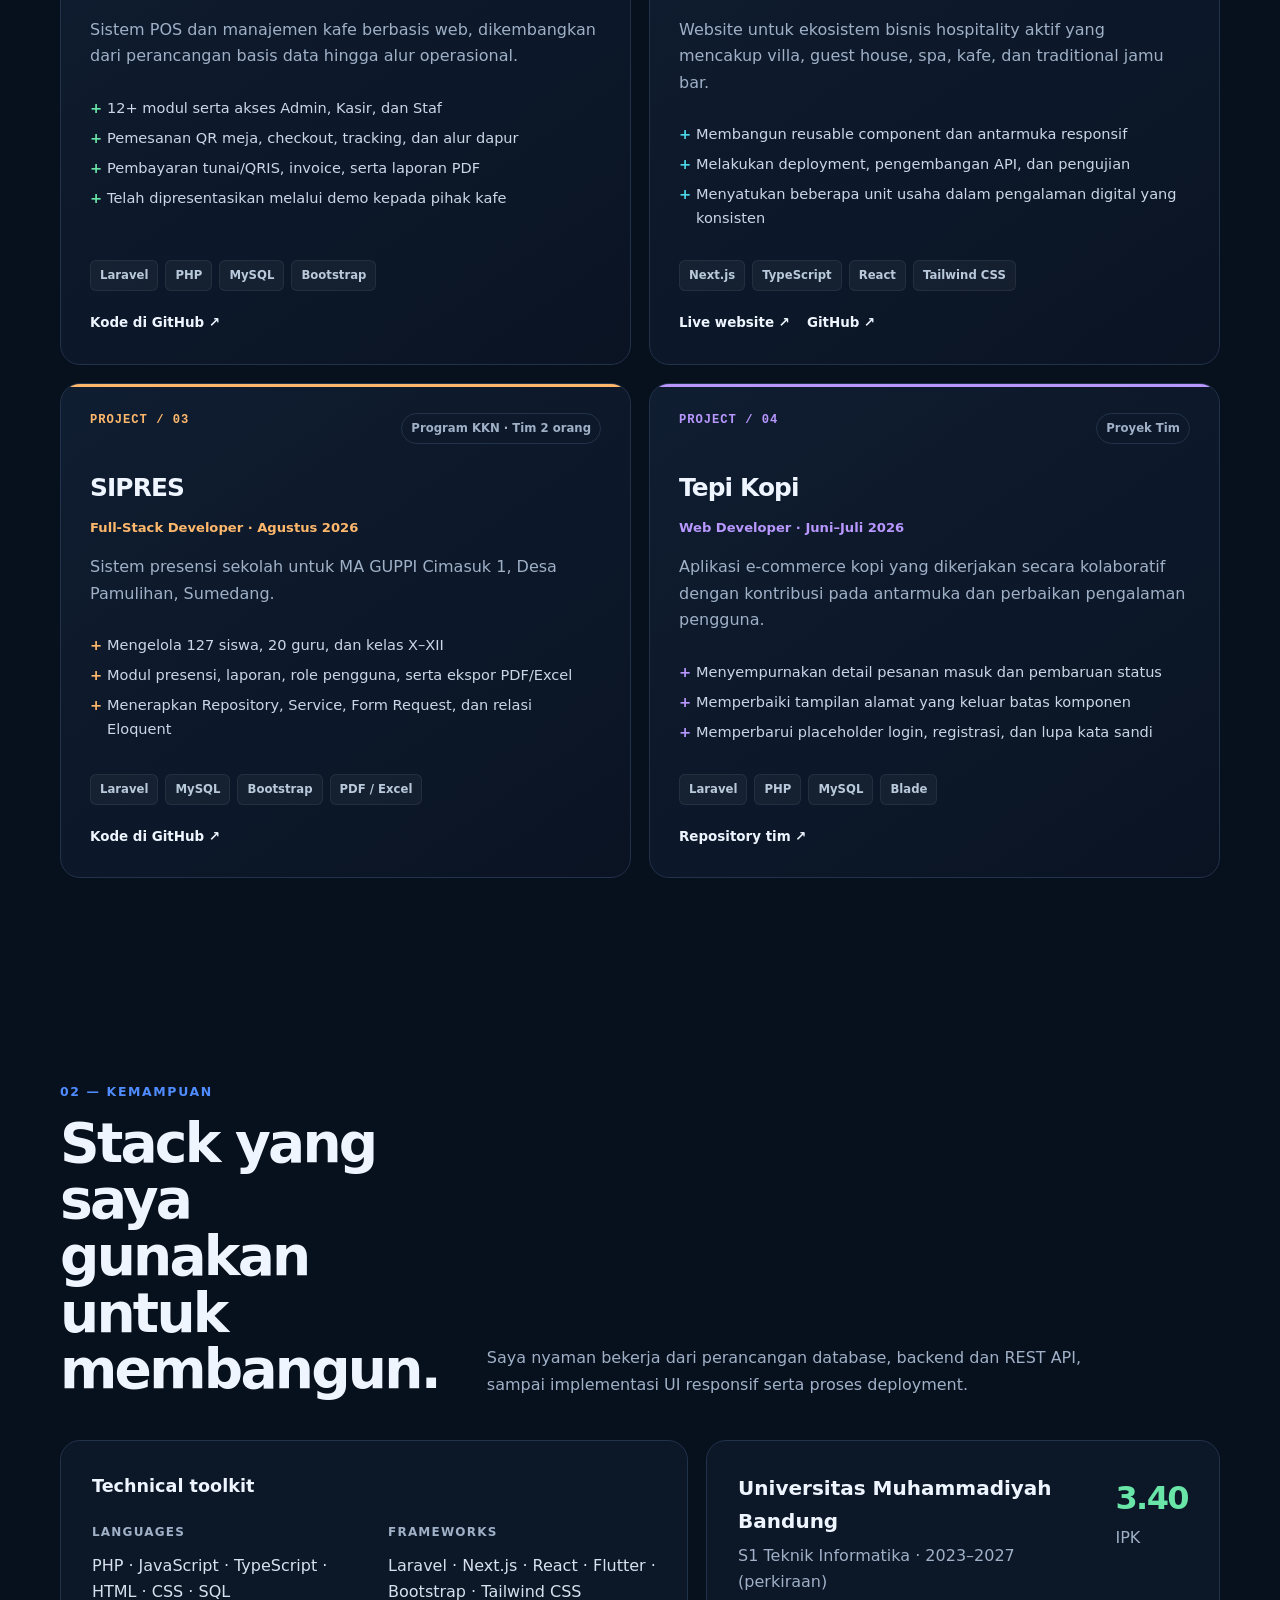
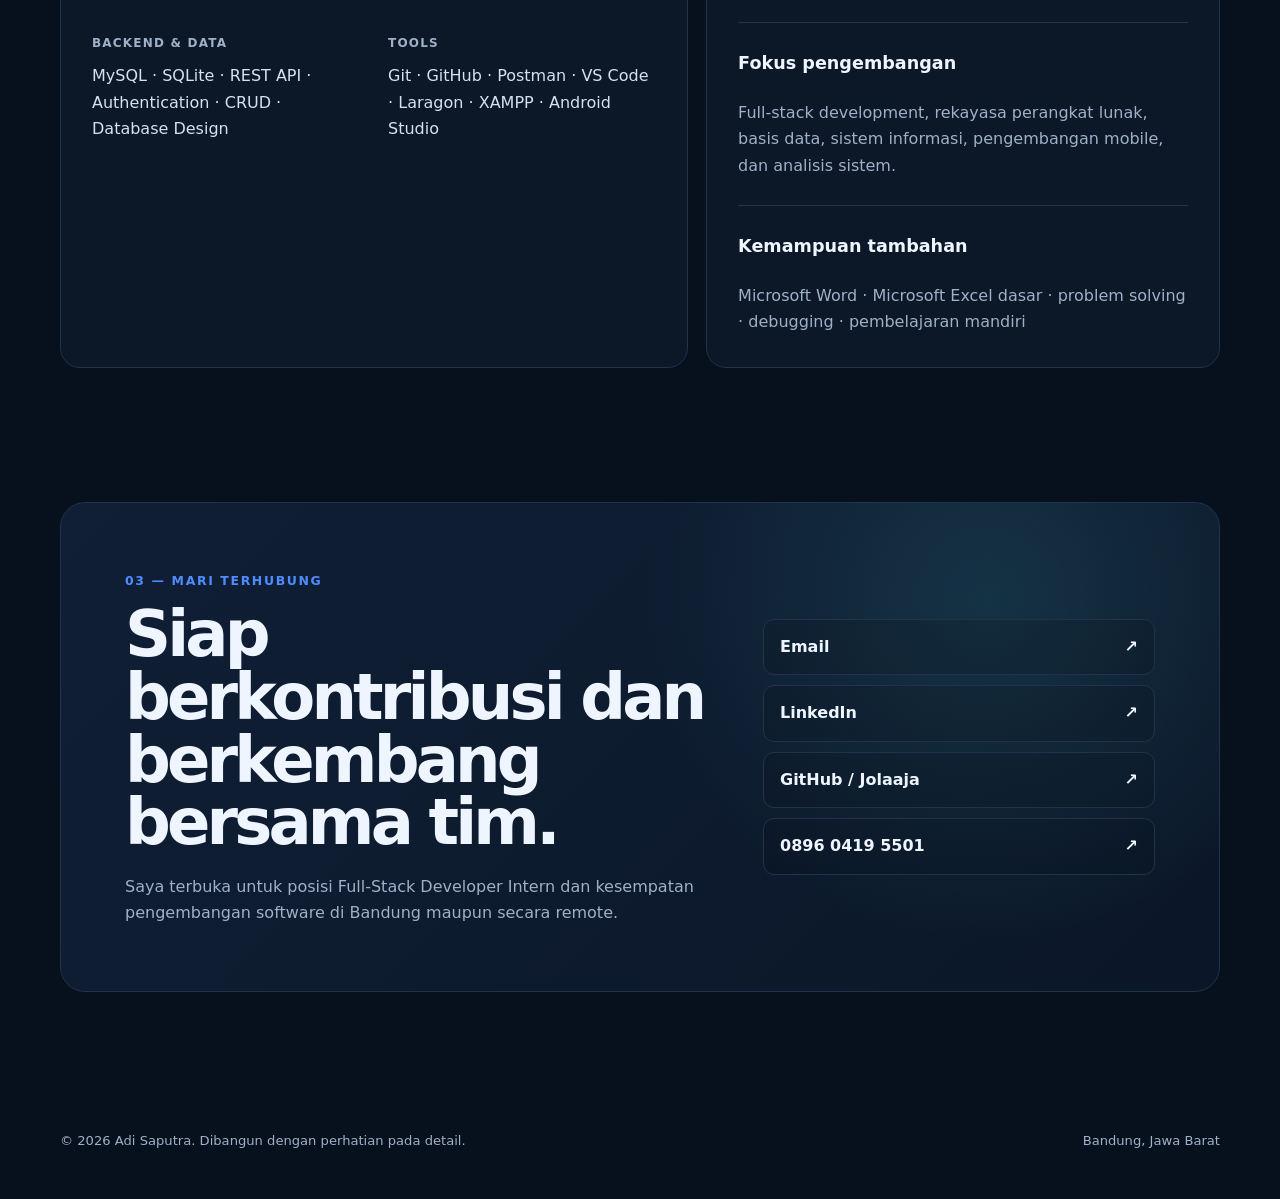
==== commit c901cd78: "Add files via upload" ====
--- a/Jolaaja.github.io/index.html
+++ b/Jolaaja.github.io/index.html
@@ -3,9 +3,9 @@
 <head>
   <meta charset="utf-8">
   <meta name="viewport" content="width=device-width, initial-scale=1">
-  <meta name="description" content="Portofolio Andi Adi Saputra, Full-Stack Developer Intern di Bandung. Laravel, Next.js, React, PHP, TypeScript, dan MySQL.">
+  <meta name="description" content="Portofolio Adi Saputra, Full-Stack Developer Intern di Bandung. Laravel, Next.js, React, PHP, TypeScript, dan MySQL.">
   <meta name="theme-color" content="#08111f">
-  <title>Andi Adi Saputra — Full-Stack Developer</title>
+  <title>Adi Saputra — Full-Stack Developer</title>
   <link rel="icon" href="data:image/svg+xml,<svg xmlns='http://www.w3.org/2000/svg' viewBox='0 0 64 64'><rect width='64' height='64' rx='14' fill='%232563eb'/><path d='M15 45 28 15h8l13 30h-9l-2-6H26l-2 6Zm14-13h6l-3-9Z' fill='white'/></svg>">
   <style>
     :root{--bg:#07101d;--surface:#0c1728;--surface2:#101e32;--text:#eef5ff;--muted:#9fb0c7;--line:#22324a;--blue:#4f8cff;--cyan:#4dd8e8;--green:#69e5a7;--max:1160px}
@@ -33,7 +33,7 @@
 <body>
   <nav class="nav">
     <div class="wrap nav-inner">
-      <a class="brand" href="#top"><span class="mark">AS</span><span>Andi Adi Saputra</span></a>
+      <a class="brand" href="#top"><span class="mark">AS</span><span>Adi Saputra</span></a>
       <button class="menu" aria-label="Buka navigasi" aria-expanded="false">☰</button>
       <div class="links">
         <a href="#projects">Proyek</a><a href="#skills">Keahlian</a><a href="#education">Pendidikan</a>
@@ -48,7 +48,7 @@
         <div>
           <div class="eyebrow"><span class="pulse"></span> Terbuka untuk kesempatan internship</div>
           <h1>Membangun produk digital yang <span>berfungsi nyata.</span></h1>
-          <p class="lead">Saya Andi Adi Saputra, mahasiswa Teknik Informatika di Bandung yang berfokus pada full-stack web development. Saya mengubah kebutuhan bisnis menjadi aplikasi yang terstruktur, responsif, dan mudah digunakan.</p>
+          <p class="lead">Saya Adi Saputra, mahasiswa Teknik Informatika di Bandung yang berfokus pada full-stack web development. Saya mengubah kebutuhan bisnis menjadi aplikasi yang terstruktur, responsif, dan mudah digunakan.</p>
           <div class="cta">
             <a class="btn primary" href="#projects">Lihat proyek pilihan ↓</a>
             <a class="btn" href="https://github.com/Jolaaja" target="_blank" rel="noopener">GitHub ↗</a>
@@ -57,7 +57,7 @@
         </div>
         <div class="terminal" aria-label="Ringkasan profil dalam format kode">
           <div class="terminal-top"><i class="dot"></i><i class="dot"></i><i class="dot"></i></div>
-          <div class="code"><span class="k">const</span> developer = {<br>&nbsp;&nbsp;name: <span class="s">"Andi Adi Saputra"</span>,<br>&nbsp;&nbsp;role: <span class="s">"Full-Stack Intern"</span>,<br>&nbsp;&nbsp;stack: [<span class="s">"Laravel"</span>, <span class="s">"Next.js"</span>],<br>&nbsp;&nbsp;location: <span class="s">"Bandung"</span>,<br>&nbsp;&nbsp;builds: <span class="v">"end-to-end products"</span>,<br>&nbsp;&nbsp;available: <span class="v">true</span><br>};<br><span class="c">// learn. build. improve.</span></div>
+          <div class="code"><span class="k">const</span> developer = {<br>&nbsp;&nbsp;name: <span class="s">"Adi Saputra"</span>,<br>&nbsp;&nbsp;role: <span class="s">"Full-Stack Intern"</span>,<br>&nbsp;&nbsp;stack: [<span class="s">"Laravel"</span>, <span class="s">"Next.js"</span>],<br>&nbsp;&nbsp;location: <span class="s">"Bandung"</span>,<br>&nbsp;&nbsp;builds: <span class="v">"end-to-end products"</span>,<br>&nbsp;&nbsp;available: <span class="v">true</span><br>};<br><span class="c">// learn. build. improve.</span></div>
         </div>
       </div>
     </header>
@@ -153,7 +153,7 @@
     </section>
   </main>
 
-  <footer><div class="wrap footer-row"><span>© 2026 Andi Adi Saputra. Dibangun dengan perhatian pada detail.</span><span>Bandung, Jawa Barat</span></div></footer>
+  <footer><div class="wrap footer-row"><span>© 2026 Adi Saputra. Dibangun dengan perhatian pada detail.</span><span>Bandung, Jawa Barat</span></div></footer>
   <script>
     const menu=document.querySelector('.menu'),links=document.querySelector('.links');
     menu.addEventListener('click',()=>{const open=links.classList.toggle('open');menu.setAttribute('aria-expanded',open);menu.textContent=open?'×':'☰'});
